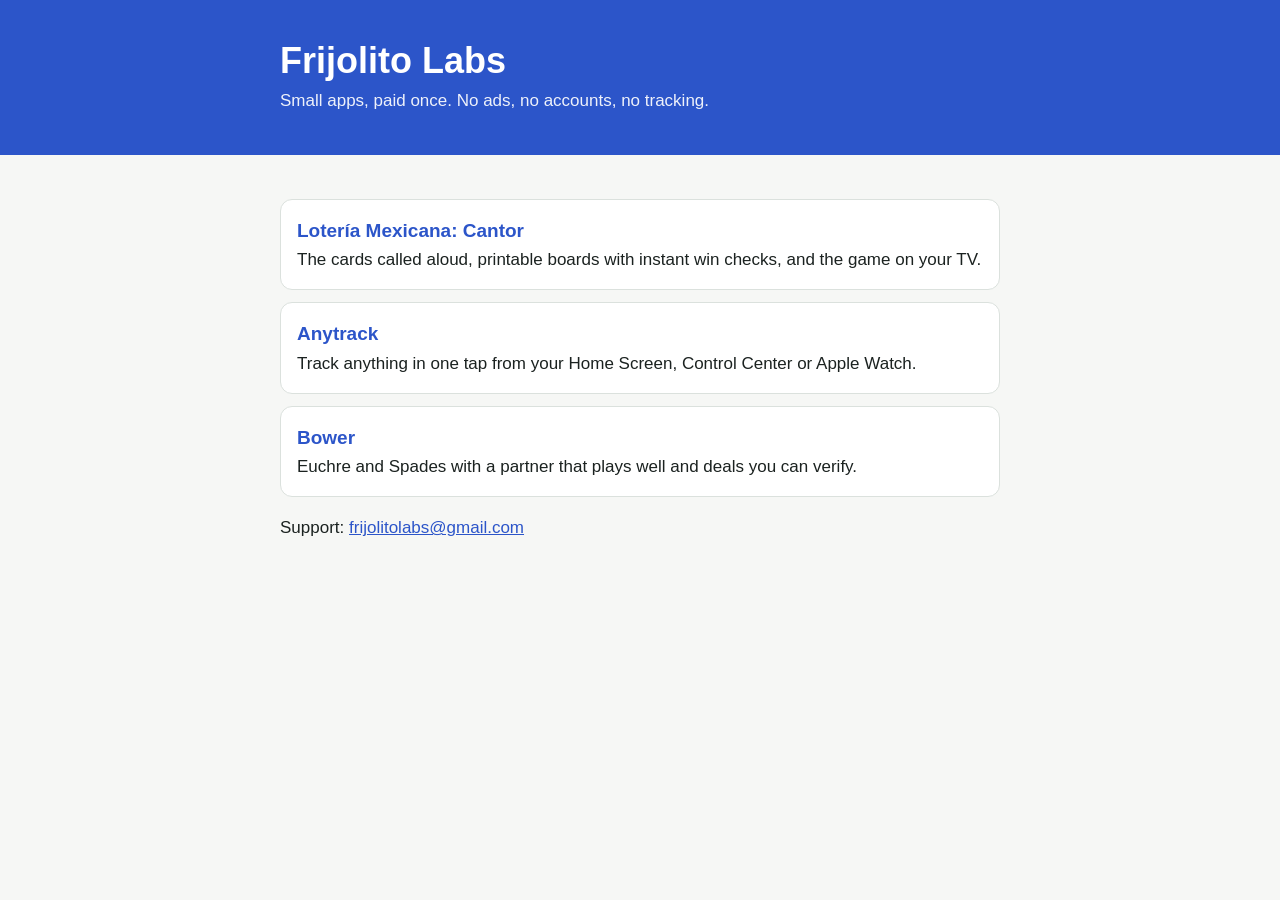
==== index.html @ ecf8b392 "Support and privacy pages for Lotería, Anytrack and Bower Co-Authored-By: Claude Opus 5.5 <noreply@a" ====
<!doctype html>
<html lang="en">
<head>
<meta charset="utf-8">
<meta name="viewport" content="width=device-width, initial-scale=1">
<title>Frijolito Labs</title>
<link rel="stylesheet" href="style.css">
</head>
<body>
<header><div class="in">
  <h1>Frijolito Labs</h1>
  <p>Small apps, paid once. No ads, no accounts, no tracking.</p>
</div></header>
<main>
  <div class="apps">
    <a href="loteria/"><strong>Lotería Mexicana: Cantor</strong>The cards called aloud, printable boards with instant win checks, and the game on your TV.</a>
    <a href="anytrack/"><strong>Anytrack</strong>Track anything in one tap from your Home Screen, Control Center or Apple Watch.</a>
    <a href="bower/"><strong>Bower</strong>Euchre and Spades with a partner that plays well and deals you can verify.</a>
  </div>
  <p>Support: <a href="mailto:frijolitolabs@gmail.com">frijolitolabs@gmail.com</a></p>
</main>
</body>
</html>
---- style.css ----
:root { color-scheme: light dark; --accent: #2c55c9; --ink: #1b2220; --muted: #5b6763; --bg: #f6f7f5; --card: #fff; --line: #dbe1dd; }
@media (prefers-color-scheme: dark) { :root { --ink: #e7ece9; --muted: #9aa7a2; --bg: #121615; --card: #1a201e; --line: #2b3431; } }
body { margin: 0; font: 17px/1.6 -apple-system, BlinkMacSystemFont, "Segoe UI", sans-serif; color: var(--ink); background: var(--bg); }
header { background: var(--accent); color: #fff; padding: 40px 20px; }
header .in, main { max-width: 720px; margin: 0 auto; }
header h1 { margin: 0; font-size: 36px; line-height: 1.15; }
header p { margin: 6px 0 0; opacity: .92; }
header nav { margin-top: 14px; font-size: 15px; }
header nav a { color: #fff; margin-right: 14px; }
main { padding: 24px 20px 64px; }
h2 { margin-top: 40px; }
dt { font-weight: 600; margin-top: 16px; }
dd { margin: 4px 0 0; color: var(--muted); }
a { color: var(--accent); }
.apps { display: grid; gap: 12px; margin-top: 20px; }
.apps a { display: block; background: var(--card); border: 1px solid var(--line); border-radius: 12px; padding: 16px; text-decoration: none; color: var(--ink); }
.apps strong { display: block; font-size: 19px; color: var(--accent); }
hr { border: 0; border-top: 1px solid var(--line); margin: 56px 0 0; }
footer { color: var(--muted); font-size: 14px; margin-top: 48px; }
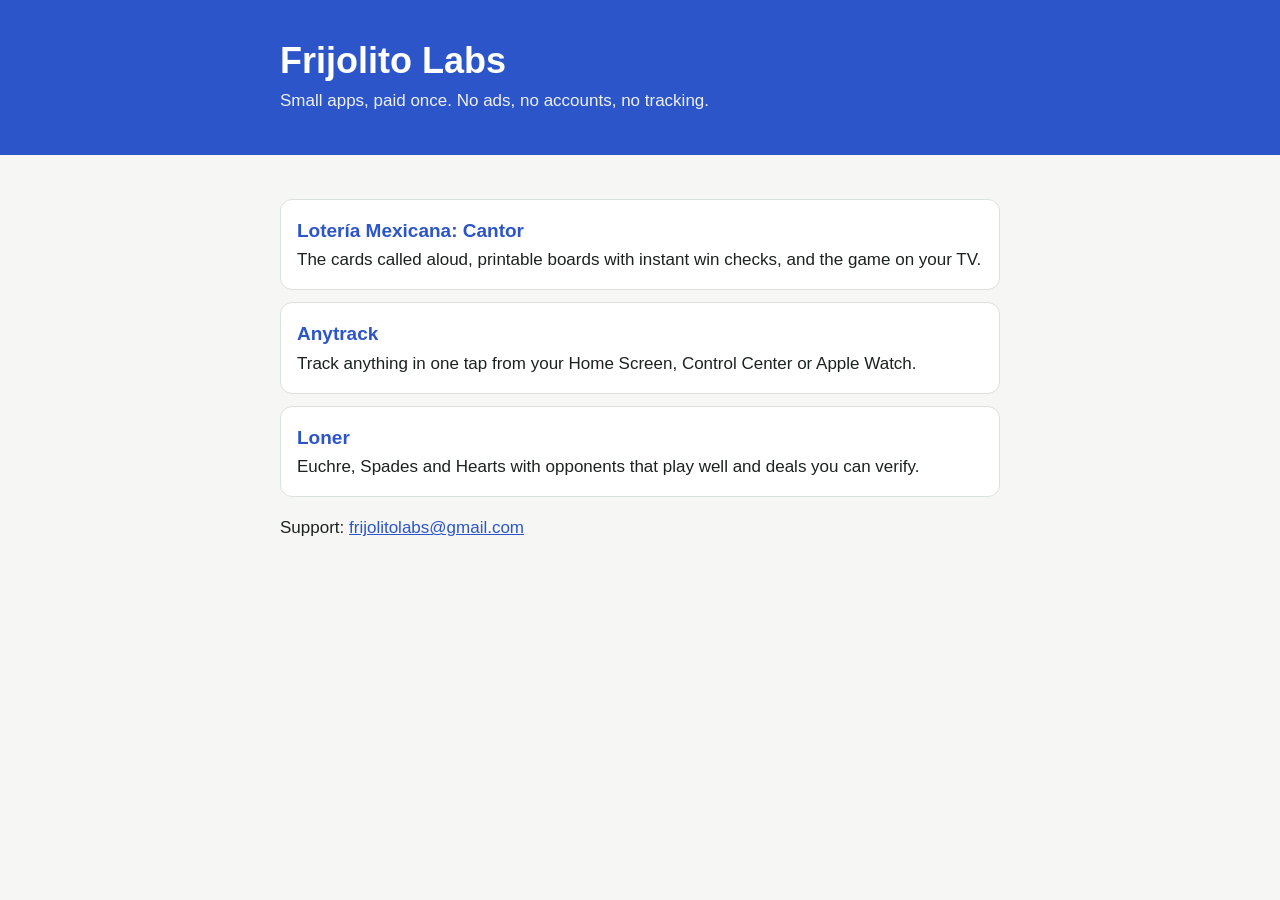
==== commit e1c41ac8: "Bower is now Loner: page moved to /loner/ (redirect from /bower/), new house rules, Game Center priv" ====
--- a/index.html
+++ b/index.html
@@ -15,7 +15,7 @@
   <div class="apps">
     <a href="loteria/"><strong>Lotería Mexicana: Cantor</strong>The cards called aloud, printable boards with instant win checks, and the game on your TV.</a>
     <a href="anytrack/"><strong>Anytrack</strong>Track anything in one tap from your Home Screen, Control Center or Apple Watch.</a>
-    <a href="bower/"><strong>Bower</strong>Euchre and Spades with a partner that plays well and deals you can verify.</a>
+    <a href="loner/"><strong>Loner</strong>Euchre, Spades and Hearts with opponents that play well and deals you can verify.</a>
   </div>
   <p>Support: <a href="mailto:frijolitolabs@gmail.com">frijolitolabs@gmail.com</a></p>
 </main>
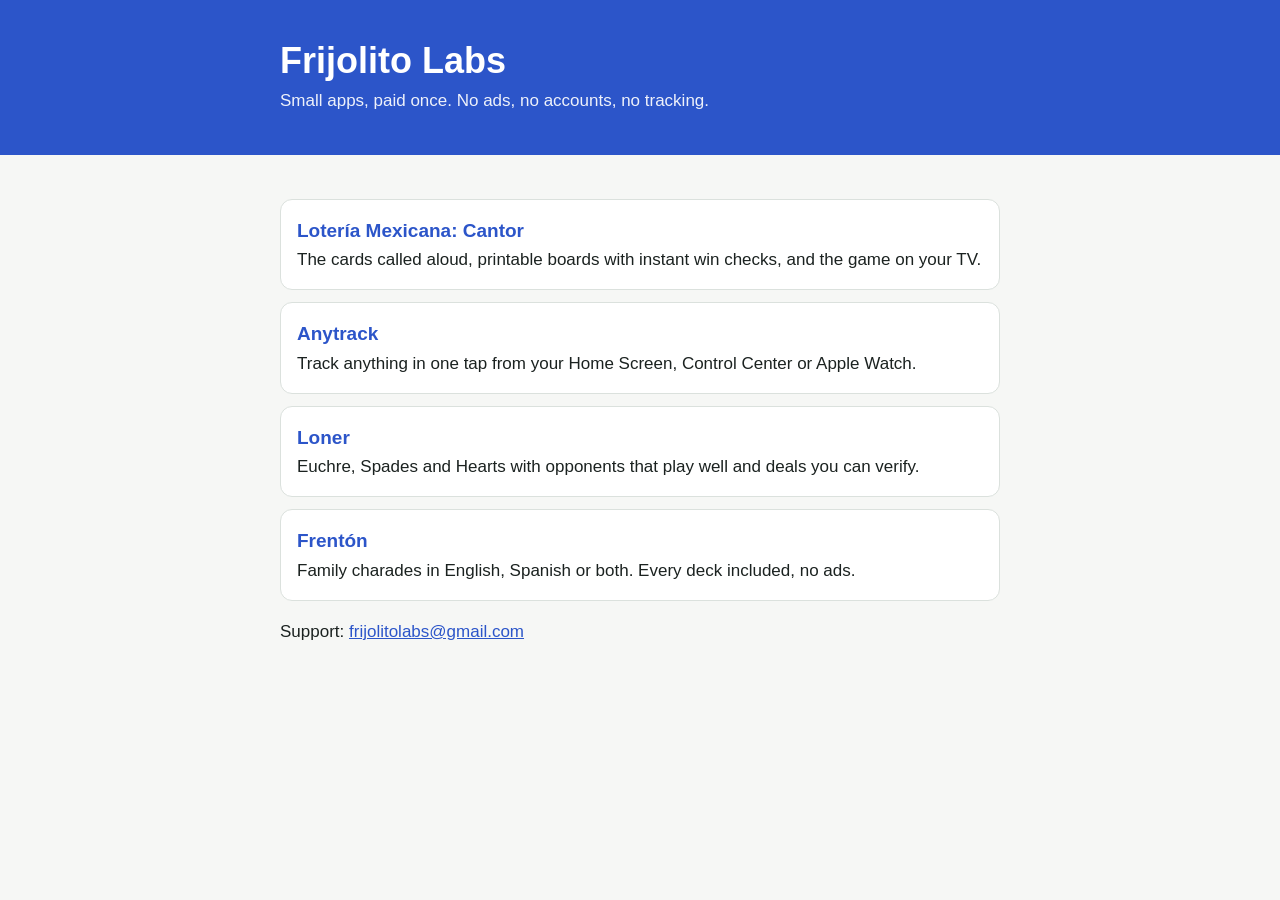
==== commit a1f1da20: "Frentón support and privacy page (EN + ES), linked from the index Co-Authored-By: Claude Opus 5.5 <n" ====
--- a/index.html
+++ b/index.html
@@ -16,6 +16,7 @@
     <a href="loteria/"><strong>Lotería Mexicana: Cantor</strong>The cards called aloud, printable boards with instant win checks, and the game on your TV.</a>
     <a href="anytrack/"><strong>Anytrack</strong>Track anything in one tap from your Home Screen, Control Center or Apple Watch.</a>
     <a href="loner/"><strong>Loner</strong>Euchre, Spades and Hearts with opponents that play well and deals you can verify.</a>
+    <a href="frenton/"><strong>Frentón</strong>Family charades in English, Spanish or both. Every deck included, no ads.</a>
   </div>
   <p>Support: <a href="mailto:frijolitolabs@gmail.com">frijolitolabs@gmail.com</a></p>
 </main>
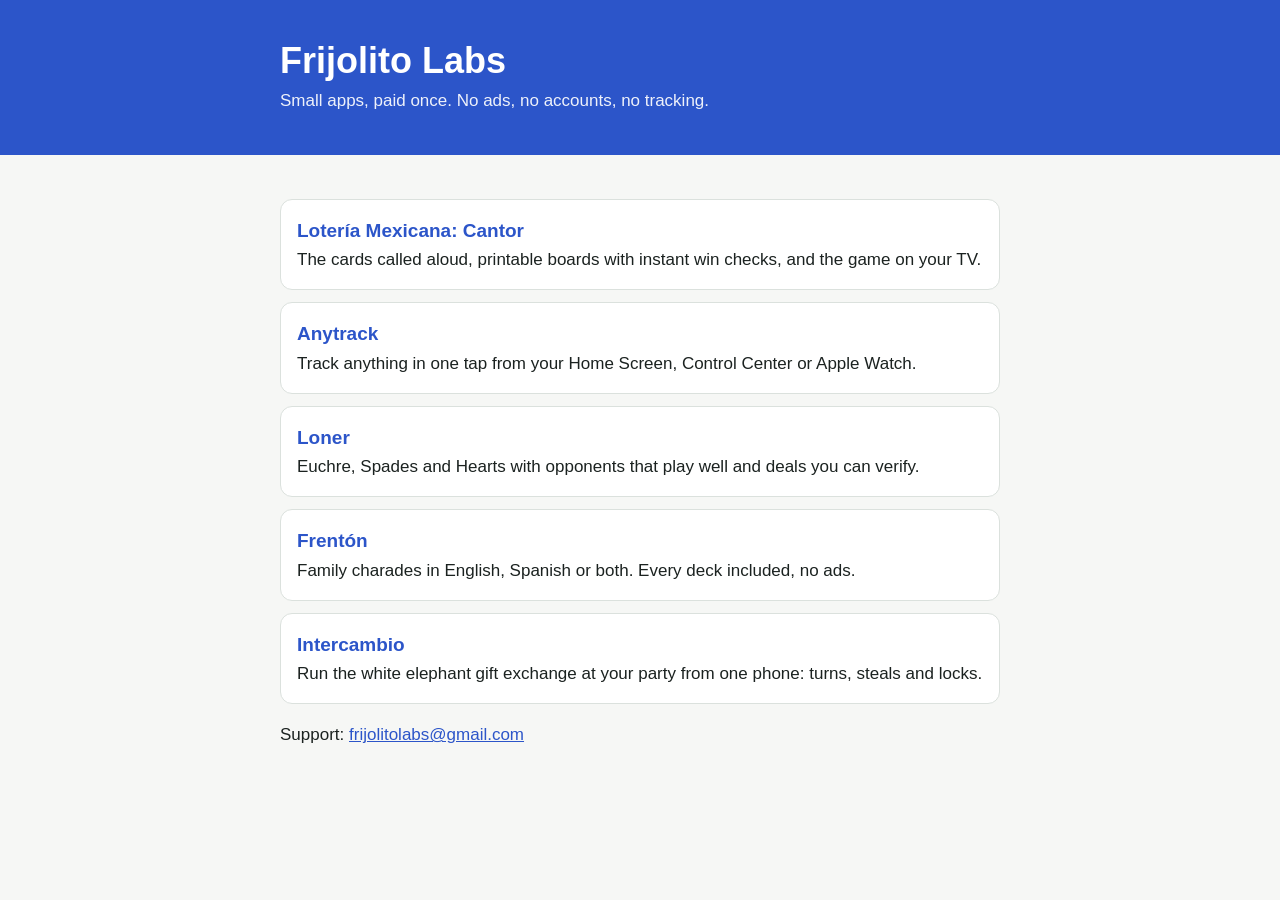
==== commit 573b1dec: "Intercambio: support and privacy page Co-Authored-By: Claude Opus 5.5 <noreply@anthropic.com>" ====
--- a/index.html
+++ b/index.html
@@ -17,6 +17,7 @@
     <a href="anytrack/"><strong>Anytrack</strong>Track anything in one tap from your Home Screen, Control Center or Apple Watch.</a>
     <a href="loner/"><strong>Loner</strong>Euchre, Spades and Hearts with opponents that play well and deals you can verify.</a>
     <a href="frenton/"><strong>Frentón</strong>Family charades in English, Spanish or both. Every deck included, no ads.</a>
+    <a href="intercambio/"><strong>Intercambio</strong>Run the white elephant gift exchange at your party from one phone: turns, steals and locks.</a>
   </div>
   <p>Support: <a href="mailto:frijolitolabs@gmail.com">frijolitolabs@gmail.com</a></p>
 </main>
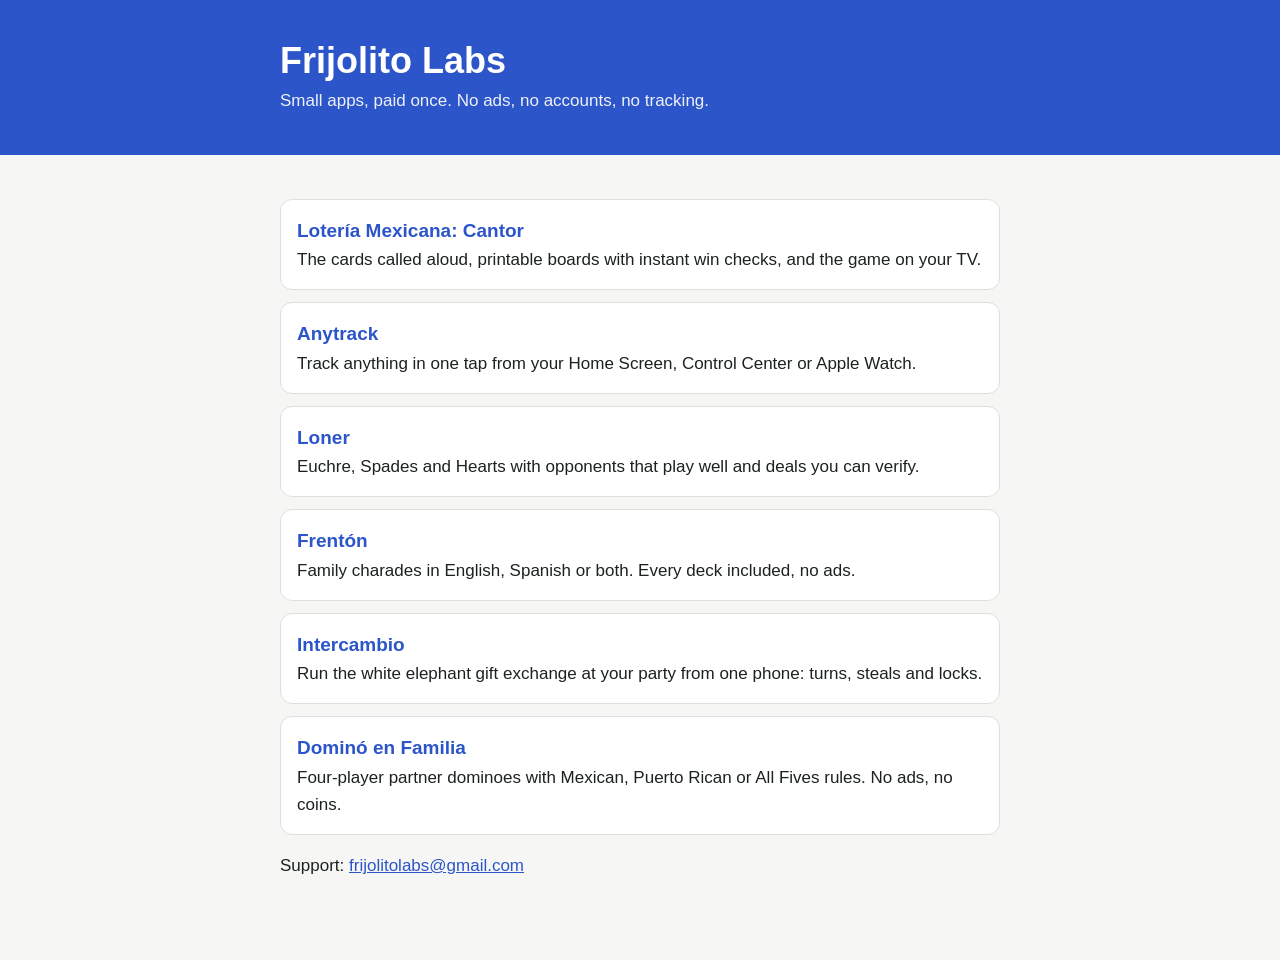
==== commit 2713a266: "Dominó en Familia: support and privacy page Co-Authored-By: Claude Opus 5.5 <noreply@anthropic.com>" ====
--- a/index.html
+++ b/index.html
@@ -18,6 +18,7 @@
     <a href="loner/"><strong>Loner</strong>Euchre, Spades and Hearts with opponents that play well and deals you can verify.</a>
     <a href="frenton/"><strong>Frentón</strong>Family charades in English, Spanish or both. Every deck included, no ads.</a>
     <a href="intercambio/"><strong>Intercambio</strong>Run the white elephant gift exchange at your party from one phone: turns, steals and locks.</a>
+    <a href="domino/"><strong>Dominó en Familia</strong>Four-player partner dominoes with Mexican, Puerto Rican or All Fives rules. No ads, no coins.</a>
   </div>
   <p>Support: <a href="mailto:frijolitolabs@gmail.com">frijolitolabs@gmail.com</a></p>
 </main>
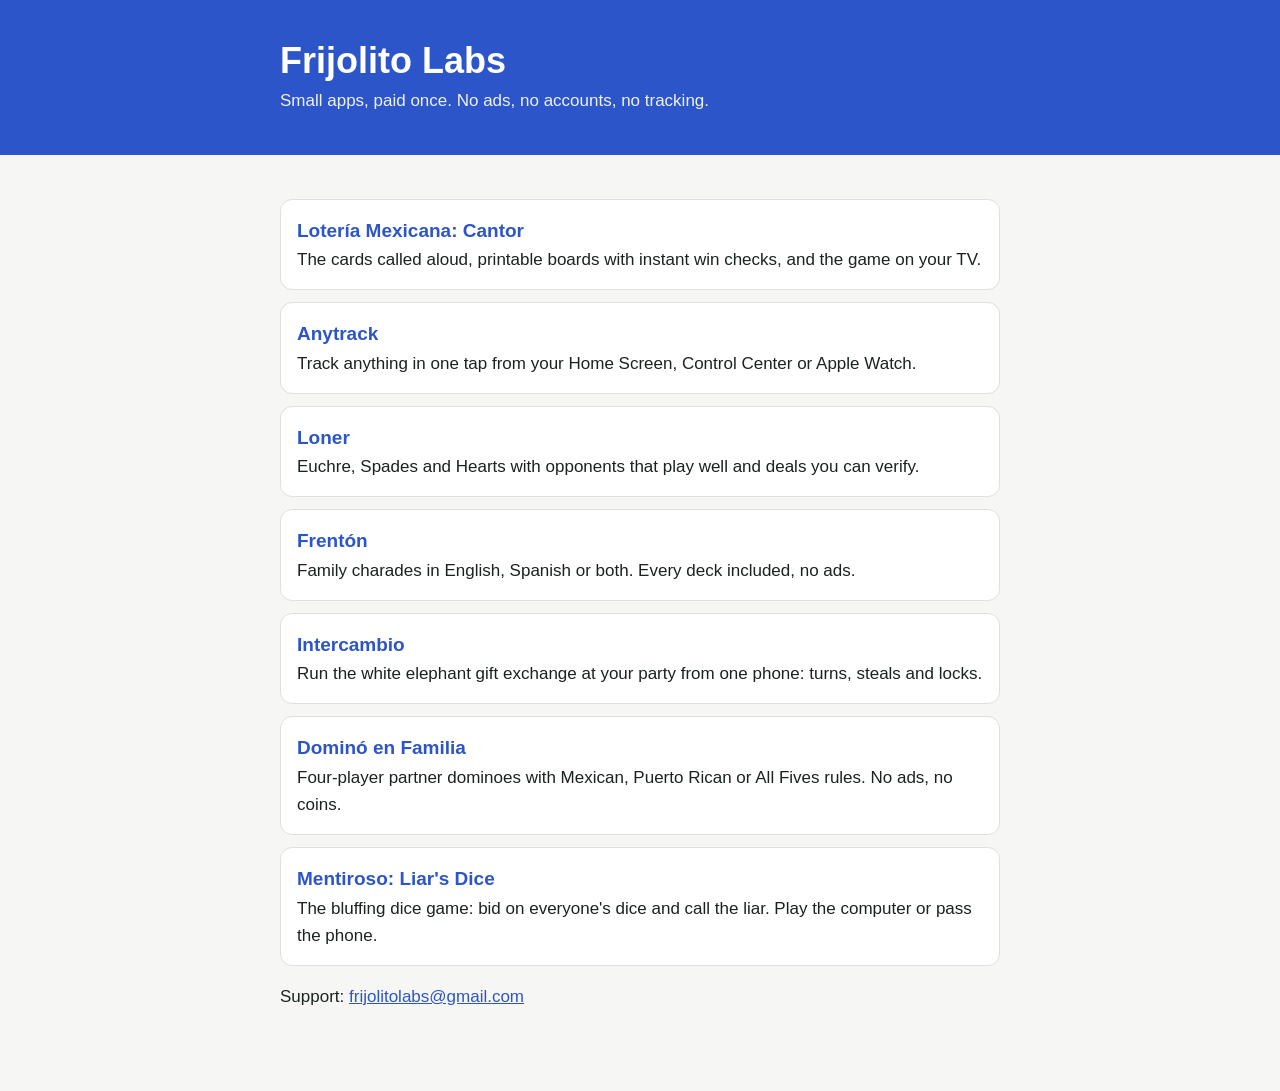
==== commit 53b4ffda: "Mentiroso: support and privacy page Co-Authored-By: Claude Opus 5.5 <noreply@anthropic.com>" ====
--- a/index.html
+++ b/index.html
@@ -19,6 +19,7 @@
     <a href="frenton/"><strong>Frentón</strong>Family charades in English, Spanish or both. Every deck included, no ads.</a>
     <a href="intercambio/"><strong>Intercambio</strong>Run the white elephant gift exchange at your party from one phone: turns, steals and locks.</a>
     <a href="domino/"><strong>Dominó en Familia</strong>Four-player partner dominoes with Mexican, Puerto Rican or All Fives rules. No ads, no coins.</a>
+    <a href="mentiroso/"><strong>Mentiroso: Liar's Dice</strong>The bluffing dice game: bid on everyone's dice and call the liar. Play the computer or pass the phone.</a>
   </div>
   <p>Support: <a href="mailto:frijolitolabs@gmail.com">frijolitolabs@gmail.com</a></p>
 </main>
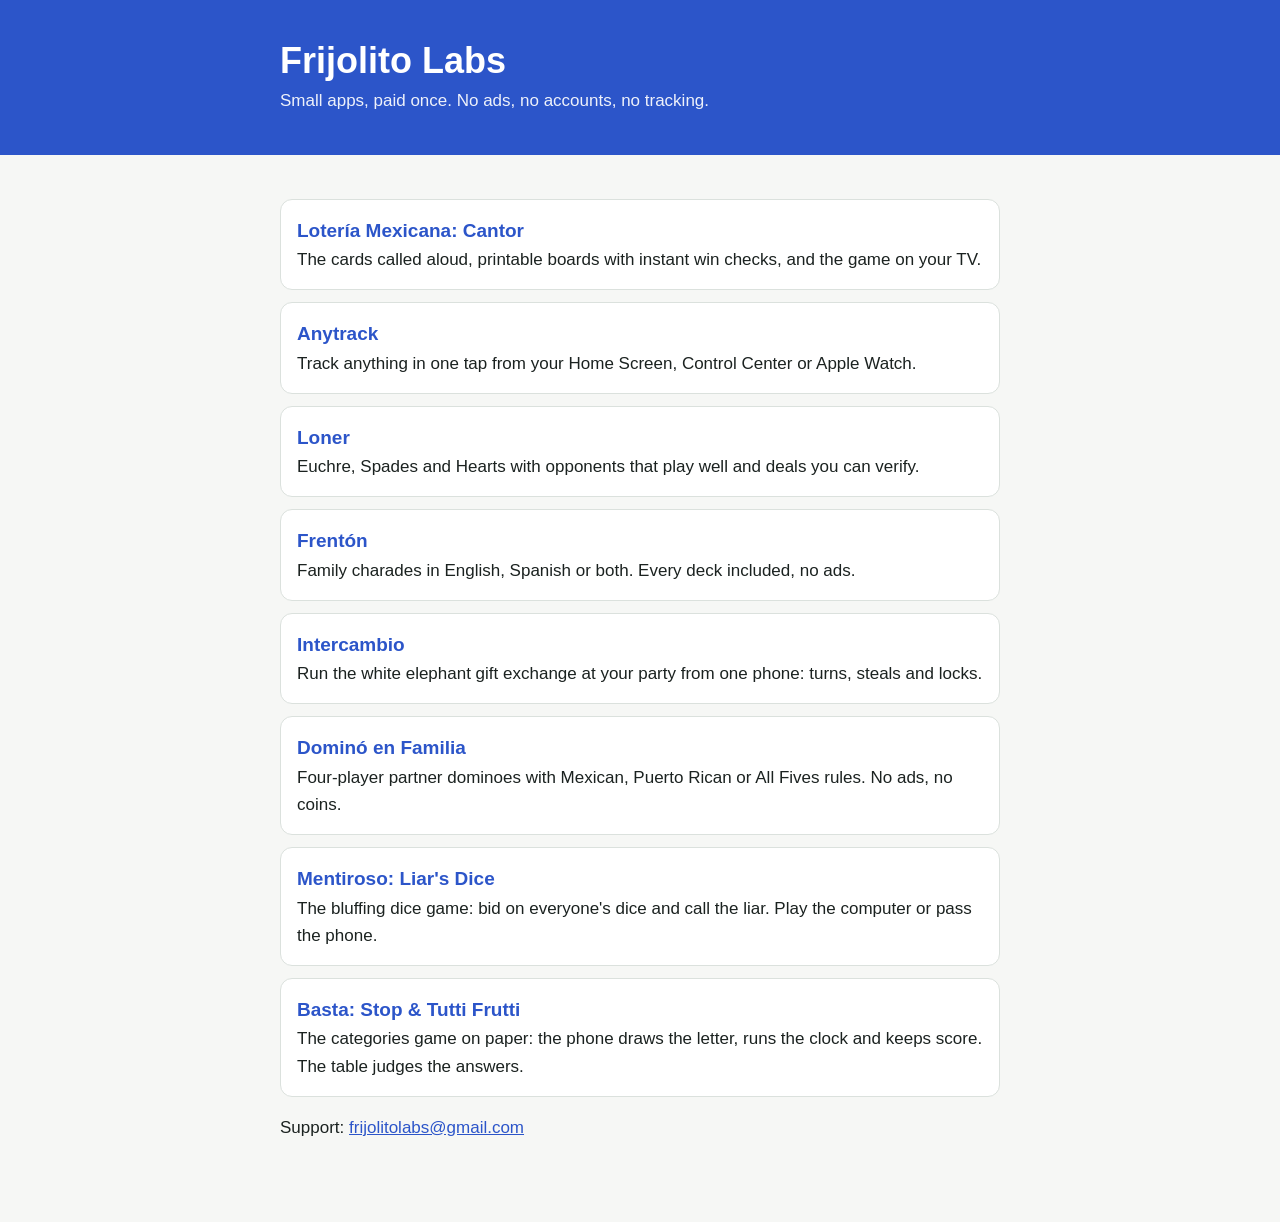
==== commit 17cb3469: "Basta support and privacy page Co-Authored-By: Claude Opus 5.5 <noreply@anthropic.com>" ====
--- a/index.html
+++ b/index.html
@@ -20,6 +20,7 @@
     <a href="intercambio/"><strong>Intercambio</strong>Run the white elephant gift exchange at your party from one phone: turns, steals and locks.</a>
     <a href="domino/"><strong>Dominó en Familia</strong>Four-player partner dominoes with Mexican, Puerto Rican or All Fives rules. No ads, no coins.</a>
     <a href="mentiroso/"><strong>Mentiroso: Liar's Dice</strong>The bluffing dice game: bid on everyone's dice and call the liar. Play the computer or pass the phone.</a>
+    <a href="basta/"><strong>Basta: Stop &amp; Tutti Frutti</strong>The categories game on paper: the phone draws the letter, runs the clock and keeps score. The table judges the answers.</a>
   </div>
   <p>Support: <a href="mailto:frijolitolabs@gmail.com">frijolitolabs@gmail.com</a></p>
 </main>
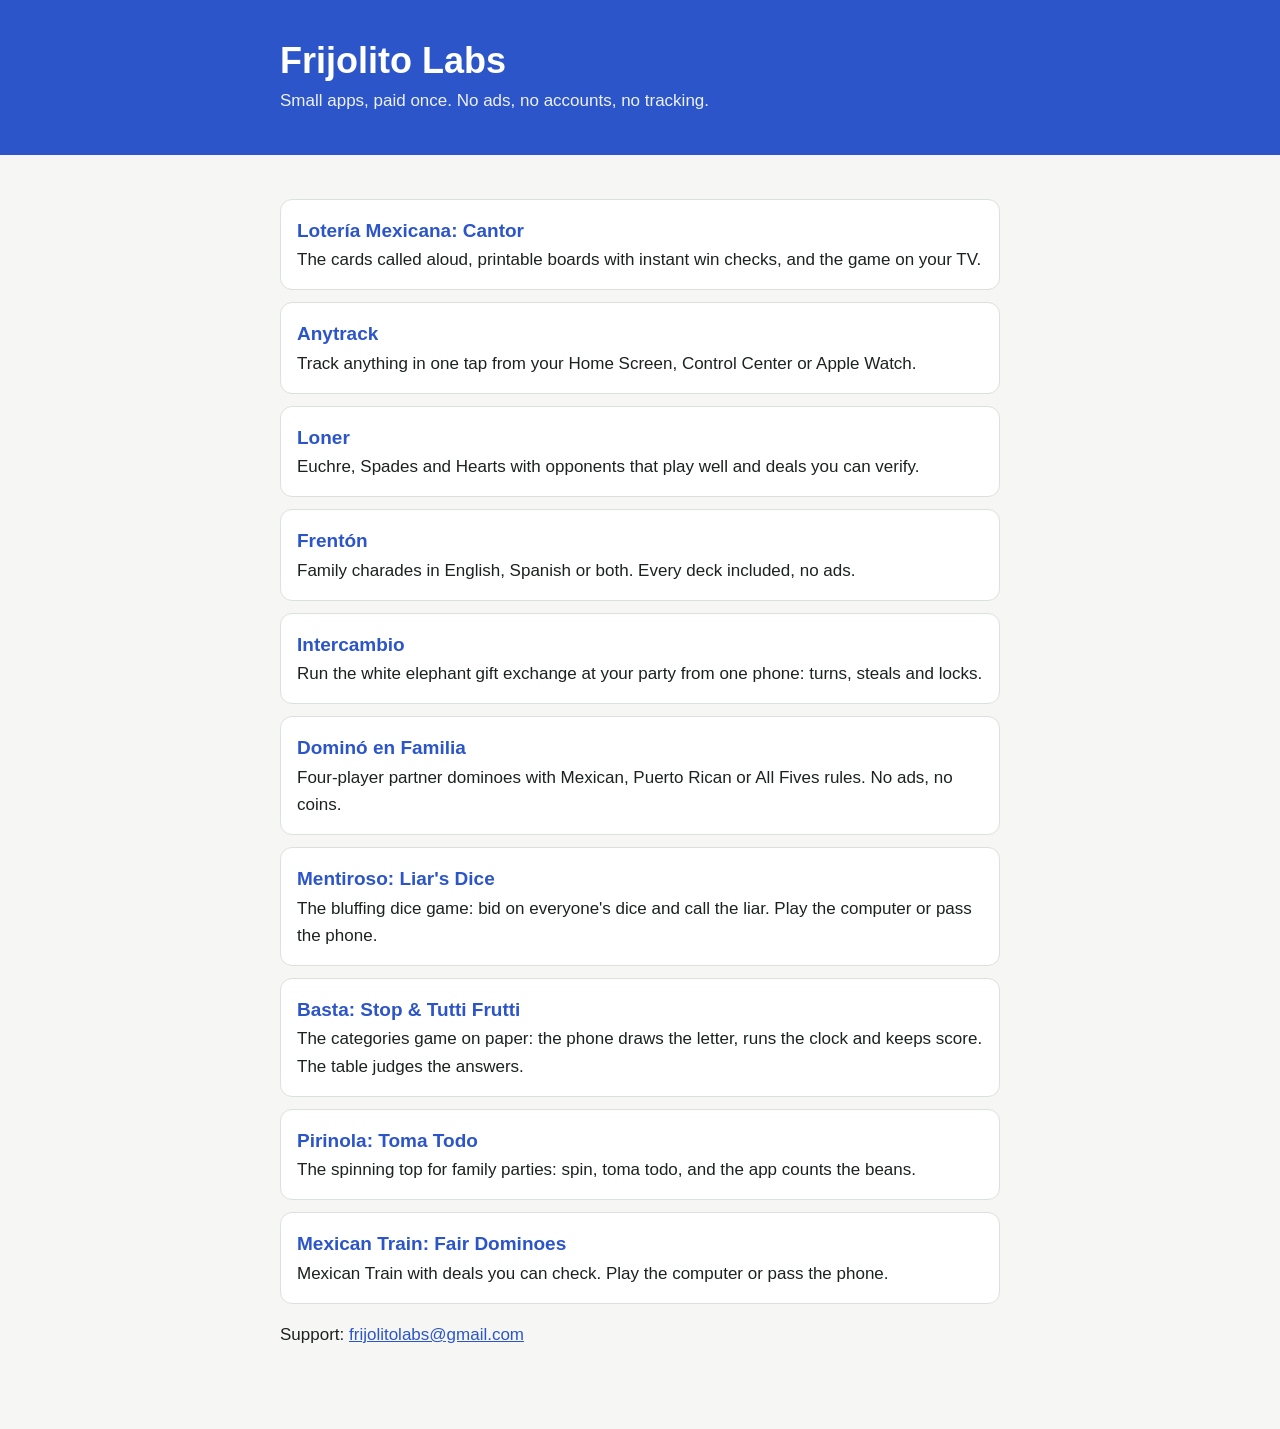
==== commit 49f26384: "Pirinola and Mexican Train support and privacy pages Co-Authored-By: Claude Opus 5.5 <noreply@anthro" ====
--- a/index.html
+++ b/index.html
@@ -21,6 +21,8 @@
     <a href="domino/"><strong>Dominó en Familia</strong>Four-player partner dominoes with Mexican, Puerto Rican or All Fives rules. No ads, no coins.</a>
     <a href="mentiroso/"><strong>Mentiroso: Liar's Dice</strong>The bluffing dice game: bid on everyone's dice and call the liar. Play the computer or pass the phone.</a>
     <a href="basta/"><strong>Basta: Stop &amp; Tutti Frutti</strong>The categories game on paper: the phone draws the letter, runs the clock and keeps score. The table judges the answers.</a>
+    <a href="pirinola/"><strong>Pirinola: Toma Todo</strong>The spinning top for family parties: spin, toma todo, and the app counts the beans.</a>
+    <a href="mexicantrain/"><strong>Mexican Train: Fair Dominoes</strong>Mexican Train with deals you can check. Play the computer or pass the phone.</a>
   </div>
   <p>Support: <a href="mailto:frijolitolabs@gmail.com">frijolitolabs@gmail.com</a></p>
 </main>
